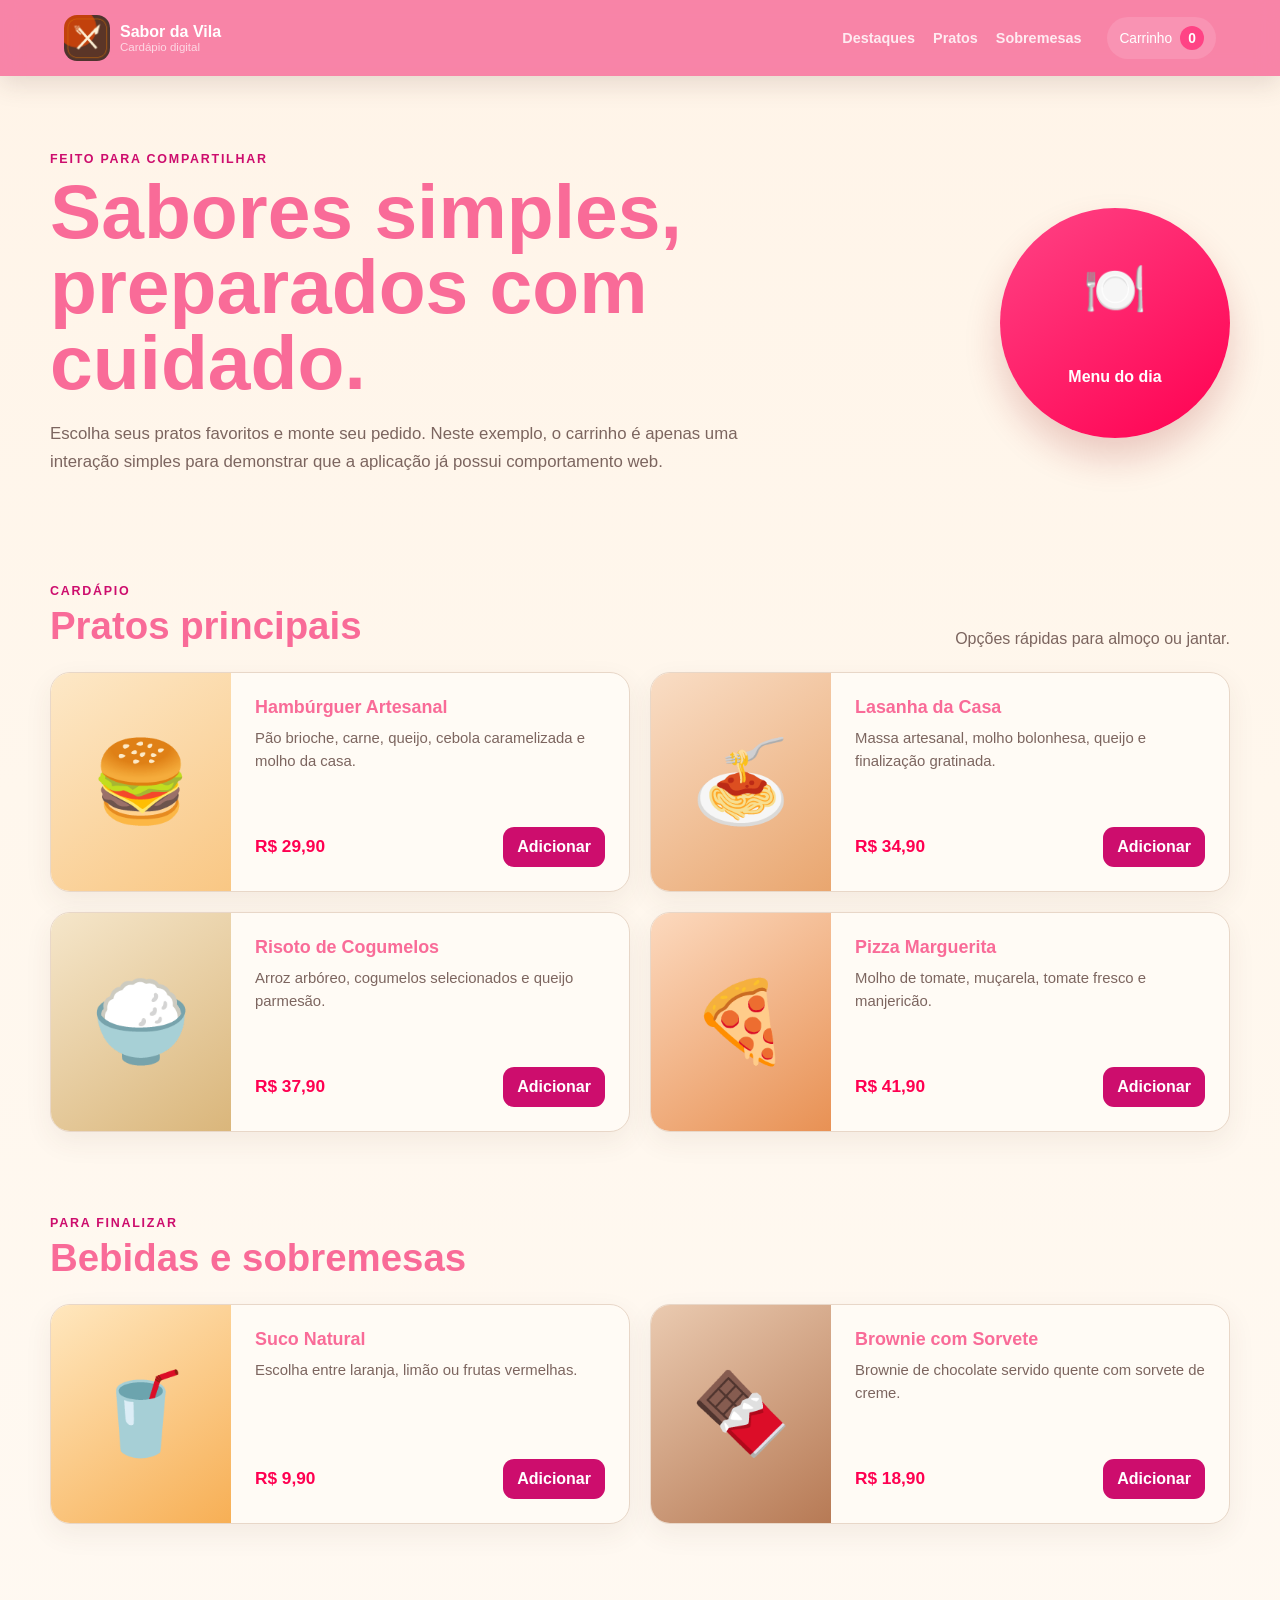
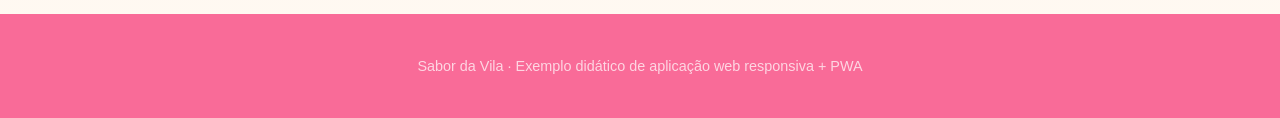
==== cardapio.html @ 1826145a "deixei rosa" ====
<!doctype html>
<html lang="pt-BR">
  <head>
    <meta charset="UTF-8" />
    <meta name="viewport" content="width=device-width, initial-scale=1.0" />

    <title>Sabor da Vila | Cardápio</title>

    <meta name="theme-color" content="#4E342E" />

    <link rel="stylesheet" href="./style.css" />
    <link rel="manifest" href="manifest.webmanifest">
  </head>

  <body class="app-page">
    <header class="app-header">
      <a class="brand" href="./cardapio.html" aria-label="Início do cardápio">
        <img src="./icons/icon-192.png" alt="" class="brand-icon" />

        <span>
          <strong>Sabor da Vila</strong>
          <small>Cardápio digital</small>
        </span>
      </a>

      <nav class="main-nav" aria-label="Navegação principal">
        <a href="#destaques">Destaques</a>
        <a href="#pratos">Pratos</a>
        <a href="#sobremesas">Sobremesas</a>
      </nav>

      <div class="cart-indicator" aria-live="polite">
        Carrinho <strong id="cart-count">0</strong>
      </div>
    </header>

    <main class="app-container">
      <section class="hero" id="destaques">
        <div>
          <p class="eyebrow">Feito para compartilhar</p>
          <h1>Sabores simples, preparados com cuidado.</h1>
          <p>
            Escolha seus pratos favoritos e monte seu pedido. Neste exemplo, o
            carrinho é apenas uma interação simples para demonstrar que a
            aplicação já possui comportamento web.
          </p>
        </div>

        <div class="hero-badge" aria-hidden="true">
          <span>🍽️</span>
          <strong>Menu do dia</strong>
        </div>
      </section>

      <section class="menu-section" id="pratos">
        <div class="section-heading">
          <div>
            <p class="eyebrow">Cardápio</p>
            <h2>Pratos principais</h2>
          </div>

          <p>Opções rápidas para almoço ou jantar.</p>
        </div>

        <div class="menu-grid">
          <article class="menu-card">
            <div class="food-visual food-burger" aria-hidden="true">🍔</div>
            <div class="menu-card-content">
              <div>
                <h3>Hambúrguer Artesanal</h3>
                <p>
                  Pão brioche, carne, queijo, cebola caramelizada e molho da
                  casa.
                </p>
              </div>

              <div class="menu-card-footer">
                <strong>R$ 29,90</strong>
                <button class="add-button" type="button">Adicionar</button>
              </div>
            </div>
          </article>

          <article class="menu-card">
            <div class="food-visual food-lasagna" aria-hidden="true">🍝</div>
            <div class="menu-card-content">
              <div>
                <h3>Lasanha da Casa</h3>
                <p>
                  Massa artesanal, molho bolonhesa, queijo e finalização
                  gratinada.
                </p>
              </div>

              <div class="menu-card-footer">
                <strong>R$ 34,90</strong>
                <button class="add-button" type="button">Adicionar</button>
              </div>
            </div>
          </article>

          <article class="menu-card">
            <div class="food-visual food-risotto" aria-hidden="true">🍚</div>
            <div class="menu-card-content">
              <div>
                <h3>Risoto de Cogumelos</h3>
                <p>Arroz arbóreo, cogumelos selecionados e queijo parmesão.</p>
              </div>

              <div class="menu-card-footer">
                <strong>R$ 37,90</strong>
                <button class="add-button" type="button">Adicionar</button>
              </div>
            </div>
          </article>

          <article class="menu-card">
            <div class="food-visual food-pizza" aria-hidden="true">🍕</div>
            <div class="menu-card-content">
              <div>
                <h3>Pizza Marguerita</h3>
                <p>Molho de tomate, muçarela, tomate fresco e manjericão.</p>
              </div>

              <div class="menu-card-footer">
                <strong>R$ 41,90</strong>
                <button class="add-button" type="button">Adicionar</button>
              </div>
            </div>
          </article>
        </div>
      </section>

      <section class="menu-section" id="sobremesas">
        <div class="section-heading">
          <div>
            <p class="eyebrow">Para finalizar</p>
            <h2>Bebidas e sobremesas</h2>
          </div>
        </div>

        <div class="menu-grid menu-grid-small">
          <article class="menu-card">
            <div class="food-visual food-juice" aria-hidden="true">🥤</div>
            <div class="menu-card-content">
              <div>
                <h3>Suco Natural</h3>
                <p>Escolha entre laranja, limão ou frutas vermelhas.</p>
              </div>

              <div class="menu-card-footer">
                <strong>R$ 9,90</strong>
                <button class="add-button" type="button">Adicionar</button>
              </div>
            </div>
          </article>

          <article class="menu-card">
            <div class="food-visual food-brownie" aria-hidden="true">🍫</div>
            <div class="menu-card-content">
              <div>
                <h3>Brownie com Sorvete</h3>
                <p>Brownie de chocolate servido quente com sorvete de creme.</p>
              </div>

              <div class="menu-card-footer">
                <strong>R$ 18,90</strong>
                <button class="add-button" type="button">Adicionar</button>
              </div>
            </div>
          </article>
        </div>
      </section>
    </main>

    <footer class="app-footer">
      <p>Sabor da Vila · Exemplo didático de aplicação web responsiva + PWA</p>
    </footer>

    <!--
    Este script não participa da instalação do PWA.
    Ele existe apenas para deixar o cardápio com uma interação mínima.
  -->
    <script src="./script.js"></script>
  </body>
</html>
---- style.css ----
/* ============================================================
   Sabor da Vila
   Exemplo didático de aplicação responsiva + PWA

   Paleta principal:
   marrom escuro  #4E342E
   marrom médio   #6D4C41
   laranja        #D97706
   laranja escuro #C2410C
   vermelho       #991B1B
   creme          #FFF7ED
   ============================================================ */

:root {
  --brown-dark: #f96b98;
  --brown: #c9491e;
  --orange: #ff4385;
  --orange-dark: #cd0d6d;
  --red: #ff0051;

  --cream: #fff7ed;
  --paper: #fffbf5;
  --white: #ffffff;

  --text: #3b2723;
  --muted: #7c655f;

  --border: #e8d7c8;
  --shadow: 0 18px 45px rgba(78, 52, 46, 0.12);

  --radius-small: 14px;
  --radius-medium: 20px;
  --radius-large: 30px;
}

/* ------------------------------------------------------------
   Reset básico
   ------------------------------------------------------------ */

* {
  box-sizing: border-box;
}

html {
  scroll-behavior: smooth;
}

body {
  margin: 0;
  font-family: Inter, "Segoe UI", sans-serif;

  background: var(--cream);
  color: var(--text);
}

button,
a {
  font: inherit;
}

a {
  color: inherit;
  text-decoration: none;
}

button {
  border: 0;
}

/* ============================================================
   LANDING PAGE
   ============================================================ */

.landing-page {
  min-height: 100vh;

  background:
    radial-gradient(
      circle at top left,
      rgba(255, 136, 0, 0.16),
      transparent 34%
    ),
    radial-gradient(
      circle at bottom right,
      rgba(153, 27, 27, 0.12),
      transparent 32%
    ),
    var(--cream);
}

.landing-shell {
  min-height: 100vh;

  display: grid;
  place-items: center;

  padding: 28px;
}

.landing-card {
  width: min(100%, 620px);

  padding: clamp(30px, 6vw, 58px);

  border: 1px solid var(--border);
  border-radius: var(--radius-large);

  background: rgba(255, 251, 245, 0.94);
  box-shadow: var(--shadow);

  text-align: center;
}

.brand-mark img {
  width: 96px;
  height: 96px;

  border-radius: 24px;

  box-shadow: 0 12px 26px rgba(78, 52, 46, 0.18);
}

.eyebrow {
  margin: 24px 0 8px;

  color: var(--orange-dark);

  font-size: 0.78rem;
  font-weight: 800;

  letter-spacing: 0.14em;
  text-transform: uppercase;
}

.landing-card h1 {
  margin: 0;

  color: var(--brown-dark);

  font-size: clamp(2.4rem, 8vw, 4rem);
  line-height: 1;
}

.landing-highlight {
  margin: 20px auto 0;

  max-width: 500px;

  color: var(--red);

  font-size: clamp(1.3rem, 4vw, 1.7rem);
  font-weight: 800;

  line-height: 1.2;
}

.landing-description {
  margin: 18px auto 0;

  max-width: 500px;

  color: var(--muted);

  line-height: 1.65;
}

.landing-actions {
  display: grid;
  gap: 12px;

  margin-top: 30px;
}

.button {
  width: 100%;

  /* display: flex; */
  align-items: center;
  justify-content: center;

  min-height: 50px;

  padding: 14px 20px;

  border-radius: var(--radius-small);

  cursor: pointer;

  font-weight: 800;

  transition:
    transform 0.15s ease,
    box-shadow 0.15s ease,
    background 0.15s ease;
}

.button:hover {
  transform: translateY(-1px);
}

.button-primary {
  background: var(--orange-dark);
  color: var(--white);

  box-shadow: 0 10px 20px rgba(12, 185, 194, 0.18);
}

.button-primary:hover {
  background: var(--red);
}

.button-secondary {
  border: 2px solid var(--brown-dark);

  background: transparent;
  color: var(--brown-dark);
}

.button-secondary:hover {
  background: rgba(78, 52, 46, 0.06);
}

.install-message {
  margin: 20px auto 0;

  max-width: 460px;

  color: var(--muted);

  font-size: 0.9rem;
  line-height: 1.5;
}

/* ============================================================
   APLICAÇÃO / CARDÁPIO
   ============================================================ */

.app-page {
  min-height: 100vh;

  background: linear-gradient(
    180deg,
    #fff4e8 0%,
    var(--cream) 46%,
    #fff9f2 100%
  );
}

.app-header {
  position: sticky;
  top: 0;
  z-index: 10;

  display: flex;
  align-items: center;
  gap: 26px;

  min-height: 76px;

  padding: 12px clamp(18px, 5vw, 72px);

  background: rgba(248, 127, 165, 0.96);
  color: var(--white);

  backdrop-filter: blur(10px);

  box-shadow: 0 8px 24px rgba(78, 52, 46, 0.14);
}

.brand {
  display: flex;
  align-items: center;
  gap: 10px;

  margin-right: auto;
}

.brand-icon {
  width: 46px;
  height: 46px;

  border-radius: 13px;
}

.brand span {
  display: grid;
}

.brand strong {
  font-size: 1rem;
}

.brand small {
  color: rgba(255, 255, 255, 0.68);

  font-size: 0.72rem;
}

.main-nav {
  display: flex;
  gap: 18px;

  font-size: 0.9rem;
  font-weight: 700;
}

.main-nav a {
  color: rgba(255, 255, 255, 0.84);
}

.main-nav a:hover {
  color: var(--white);
}

.cart-indicator {
  white-space: nowrap;

  padding: 9px 12px;

  border-radius: 999px;

  background: rgba(255, 255, 255, 0.12);

  font-size: 0.86rem;
}

.cart-indicator strong {
  display: inline-grid;
  place-items: center;

  min-width: 24px;
  height: 24px;

  margin-left: 4px;

  border-radius: 999px;

  background: var(--orange);
  color: var(--white);
}

.app-container {
  width: min(1180px, calc(100% - 36px));

  margin: 0 auto;
}

.hero {
  display: grid;
  grid-template-columns: minmax(0, 1.6fr) minmax(180px, 0.4fr);
  align-items: center;
  gap: 30px;

  padding: clamp(40px, 7vw, 76px) 0 48px;
}

.hero .eyebrow {
  margin-top: 0;
}

.hero h1 {
  max-width: 760px;

  margin: 0;

  color: var(--brown-dark);

  font-size: clamp(2.3rem, 6vw, 4.9rem);
  line-height: 0.98;
}

.hero p:not(.eyebrow) {
  max-width: 700px;

  margin-top: 20px;

  color: var(--muted);

  font-size: 1.05rem;
  line-height: 1.7;
}

.hero-badge {
  aspect-ratio: 1;

  display: grid;
  place-items: center;

  min-width: 180px;

  padding: 30px;

  border-radius: 50%;

  background: linear-gradient(145deg, var(--orange), var(--red));

  color: var(--white);

  text-align: center;

  box-shadow: 0 20px 36px rgba(153, 27, 27, 0.2);
}

.hero-badge span {
  display: block;

  font-size: 3.2rem;
}

.hero-badge strong {
  display: block;

  margin-top: 4px;
}

.menu-section {
  padding: 42px 0;
}

.section-heading {
  display: flex;
  align-items: end;
  justify-content: space-between;
  gap: 30px;

  margin-bottom: 24px;
}

.section-heading .eyebrow {
  margin: 0 0 6px;
}

.section-heading h2 {
  margin: 0;

  color: var(--brown-dark);

  font-size: clamp(1.7rem, 4vw, 2.4rem);
}

.section-heading > p {
  max-width: 360px;

  margin: 0;

  color: var(--muted);

  text-align: right;
}

.menu-grid {
  display: grid;
  grid-template-columns: repeat(2, minmax(0, 1fr));
  gap: 20px;
}

.menu-grid-small {
  grid-template-columns: repeat(2, minmax(0, 1fr));
}

.menu-card {
  overflow: hidden;

  display: grid;
  grid-template-columns: 180px minmax(0, 1fr);

  min-height: 220px;

  border: 1px solid var(--border);
  border-radius: var(--radius-medium);

  background: var(--paper);

  box-shadow: 0 10px 28px rgba(78, 52, 46, 0.07);
}

.food-visual {
  display: grid;
  place-items: center;

  min-height: 190px;

  font-size: 5rem;

  background: linear-gradient(
    145deg,
    rgba(217, 119, 6, 0.22),
    rgba(153, 27, 27, 0.18)
  );
}

.food-burger {
  background: linear-gradient(145deg, #fde8c7, #f9c784);
}

.food-lasagna {
  background: linear-gradient(145deg, #f9ddc5, #e9a66f);
}

.food-risotto {
  background: linear-gradient(145deg, #f5e6ca, #dab67b);
}

.food-pizza {
  background: linear-gradient(145deg, #fcd9be, #e89154);
}

.food-juice {
  background: linear-gradient(145deg, #ffe7be, #f7af55);
}

.food-brownie {
  background: linear-gradient(145deg, #eacab0, #b77a55);
}

.menu-card-content {
  display: flex;
  flex-direction: column;
  justify-content: space-between;

  gap: 22px;

  padding: 24px;
}

.menu-card h3 {
  margin: 0;

  color: var(--brown-dark);

  font-size: 1.12rem;
}

.menu-card p {
  margin: 9px 0 0;

  color: var(--muted);

  font-size: 0.93rem;
  line-height: 1.55;
}

.menu-card-footer {
  display: flex;
  align-items: center;
  justify-content: space-between;
  gap: 14px;
}

.menu-card-footer > strong {
  color: var(--red);

  font-size: 1.08rem;
}

.add-button {
  min-height: 40px;

  padding: 10px 14px;

  border-radius: 11px;

  background: var(--orange-dark);
  color: var(--white);

  cursor: pointer;

  font-weight: 800;
}

.add-button:hover {
  background: var(--red);
}

.add-button:disabled {
  opacity: 0.72;
  cursor: default;
}

.app-footer {
  margin-top: 48px;

  padding: 30px 18px;

  background: var(--brown-dark);
  color: rgba(255, 255, 255, 0.72);

  text-align: center;

  font-size: 0.9rem;
}

/* ============================================================
   RESPONSIVIDADE

   A aplicação já chega "pronta" neste exemplo.
   Essas media queries não são o conteúdo central da atividade.
   ============================================================ */

@media (max-width: 900px) {
  .main-nav {
    display: none;
  }

  .hero {
    grid-template-columns: 1fr;
  }

  .hero-badge {
    display: none;
  }

  .menu-grid,
  .menu-grid-small {
    grid-template-columns: 1fr;
  }
}

@media (max-width: 640px) {
  .app-header {
    gap: 12px;

    padding-inline: 14px;
  }

  .brand small {
    display: none;
  }

  .cart-indicator {
    font-size: 0.78rem;
  }

  /* .cart-indicator::before {
    content: "Carrinho";

    font-size: 0.78rem;
  } */

  .app-container {
    width: min(100% - 24px, 1180px);
  }

  .hero {
    padding-top: 38px;
    padding-bottom: 22px;
  }

  .section-heading {
    display: block;
  }

  .section-heading > p {
    margin-top: 8px;

    text-align: left;
  }

  .menu-card {
    grid-template-columns: 110px minmax(0, 1fr);

    min-height: auto;
  }

  .food-visual {
    min-height: 100%;

    font-size: 3.3rem;
  }

  .menu-card-content {
    gap: 16px;

    padding: 18px;
  }

  .menu-card-footer {
    align-items: stretch;
    flex-direction: column;
  }

  .add-button {
    width: 100%;
  }

  .landing-shell {
    padding: 16px;
  }

  .landing-card {
    padding: 30px 22px;

    border-radius: 24px;
  }
}
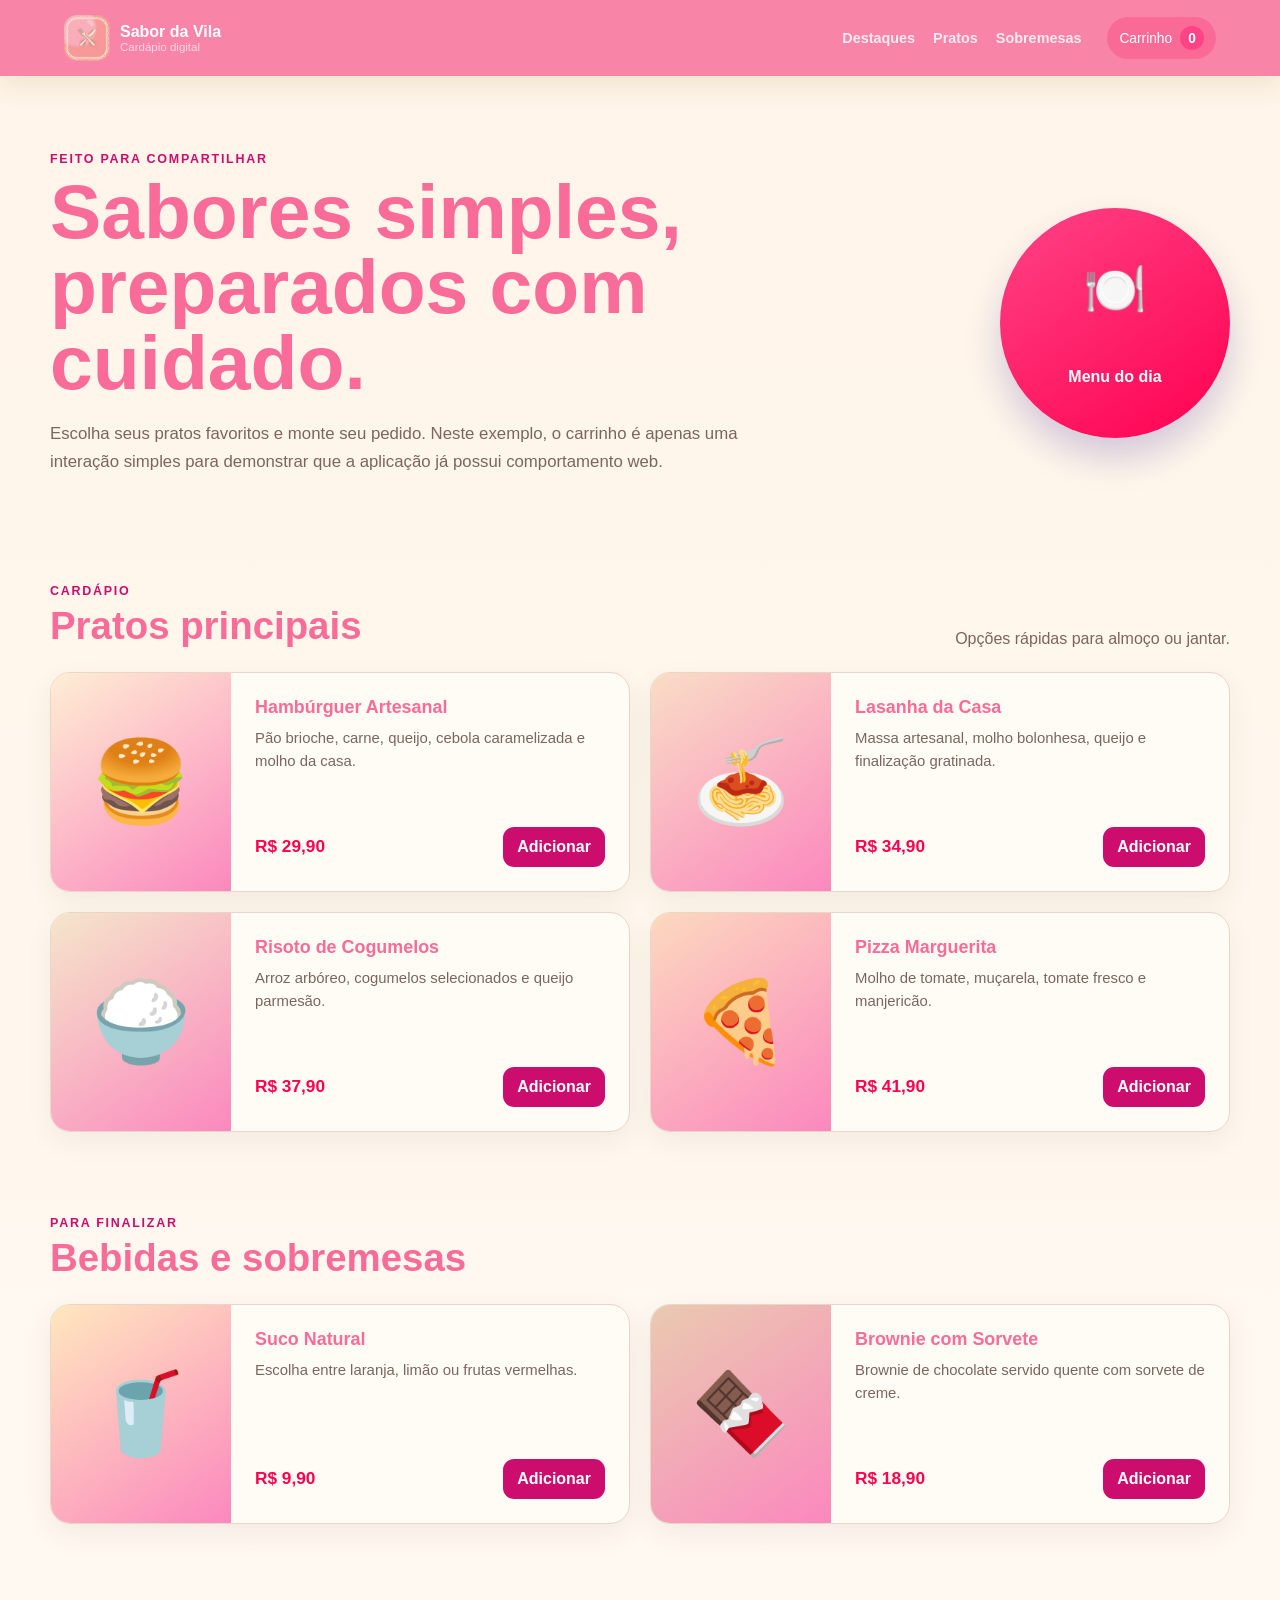
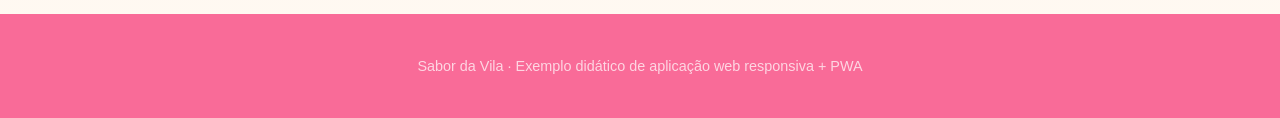
==== commit e27116cd: "mudei a logo" ====
--- a/cardapio.html
+++ b/cardapio.html
@@ -15,7 +15,7 @@
   <body class="app-page">
     <header class="app-header">
       <a class="brand" href="./cardapio.html" aria-label="Início do cardápio">
-        <img src="./icons/icon-192.png" alt="" class="brand-icon" />
+        <img src="./icons/icon-192 (2).png" alt="" class="brand-icon" />
 
         <span>
           <strong>Sabor da Vila</strong>
--- a/style.css
+++ b/style.css
@@ -264,7 +264,7 @@
 
   backdrop-filter: blur(10px);
 
-  box-shadow: 0 8px 24px rgba(78, 52, 46, 0.14);
+  box-shadow: 0 8px 24px rgba(131, 135, 43, 0.14);
 }
 
 .brand {
@@ -319,7 +319,7 @@
 
   border-radius: 999px;
 
-  background: rgba(255, 255, 255, 0.12);
+  background: rgba(255, 23, 97, 0.233);
 
   font-size: 0.86rem;
 }
@@ -398,7 +398,7 @@
 
   text-align: center;
 
-  box-shadow: 0 20px 36px rgba(153, 27, 27, 0.2);
+  box-shadow: 0 20px 36px rgba(37, 27, 153, 0.2);
 }
 
 .hero-badge span {
@@ -490,27 +490,27 @@
 }
 
 .food-burger {
-  background: linear-gradient(145deg, #fde8c7, #f9c784);
+  background: linear-gradient(145deg, #feeed3, #fb88be);
 }
 
 .food-lasagna {
-  background: linear-gradient(145deg, #f9ddc5, #e9a66f);
+  background: linear-gradient(145deg, #f9ddc5, #fb88be);
 }
 
 .food-risotto {
-  background: linear-gradient(145deg, #f5e6ca, #dab67b);
+  background: linear-gradient(145deg, #f5e6ca, #fb88be);
 }
 
 .food-pizza {
-  background: linear-gradient(145deg, #fcd9be, #e89154);
+  background: linear-gradient(145deg, #fcd9be, #fb88be);
 }
 
 .food-juice {
-  background: linear-gradient(145deg, #ffe7be, #f7af55);
+  background: linear-gradient(145deg, #ffe7be, #fb88be);
 }
 
 .food-brownie {
-  background: linear-gradient(145deg, #eacab0, #b77a55);
+  background: linear-gradient(145deg, #eacab0, #fb88be);
 }
 
 .menu-card-content {
